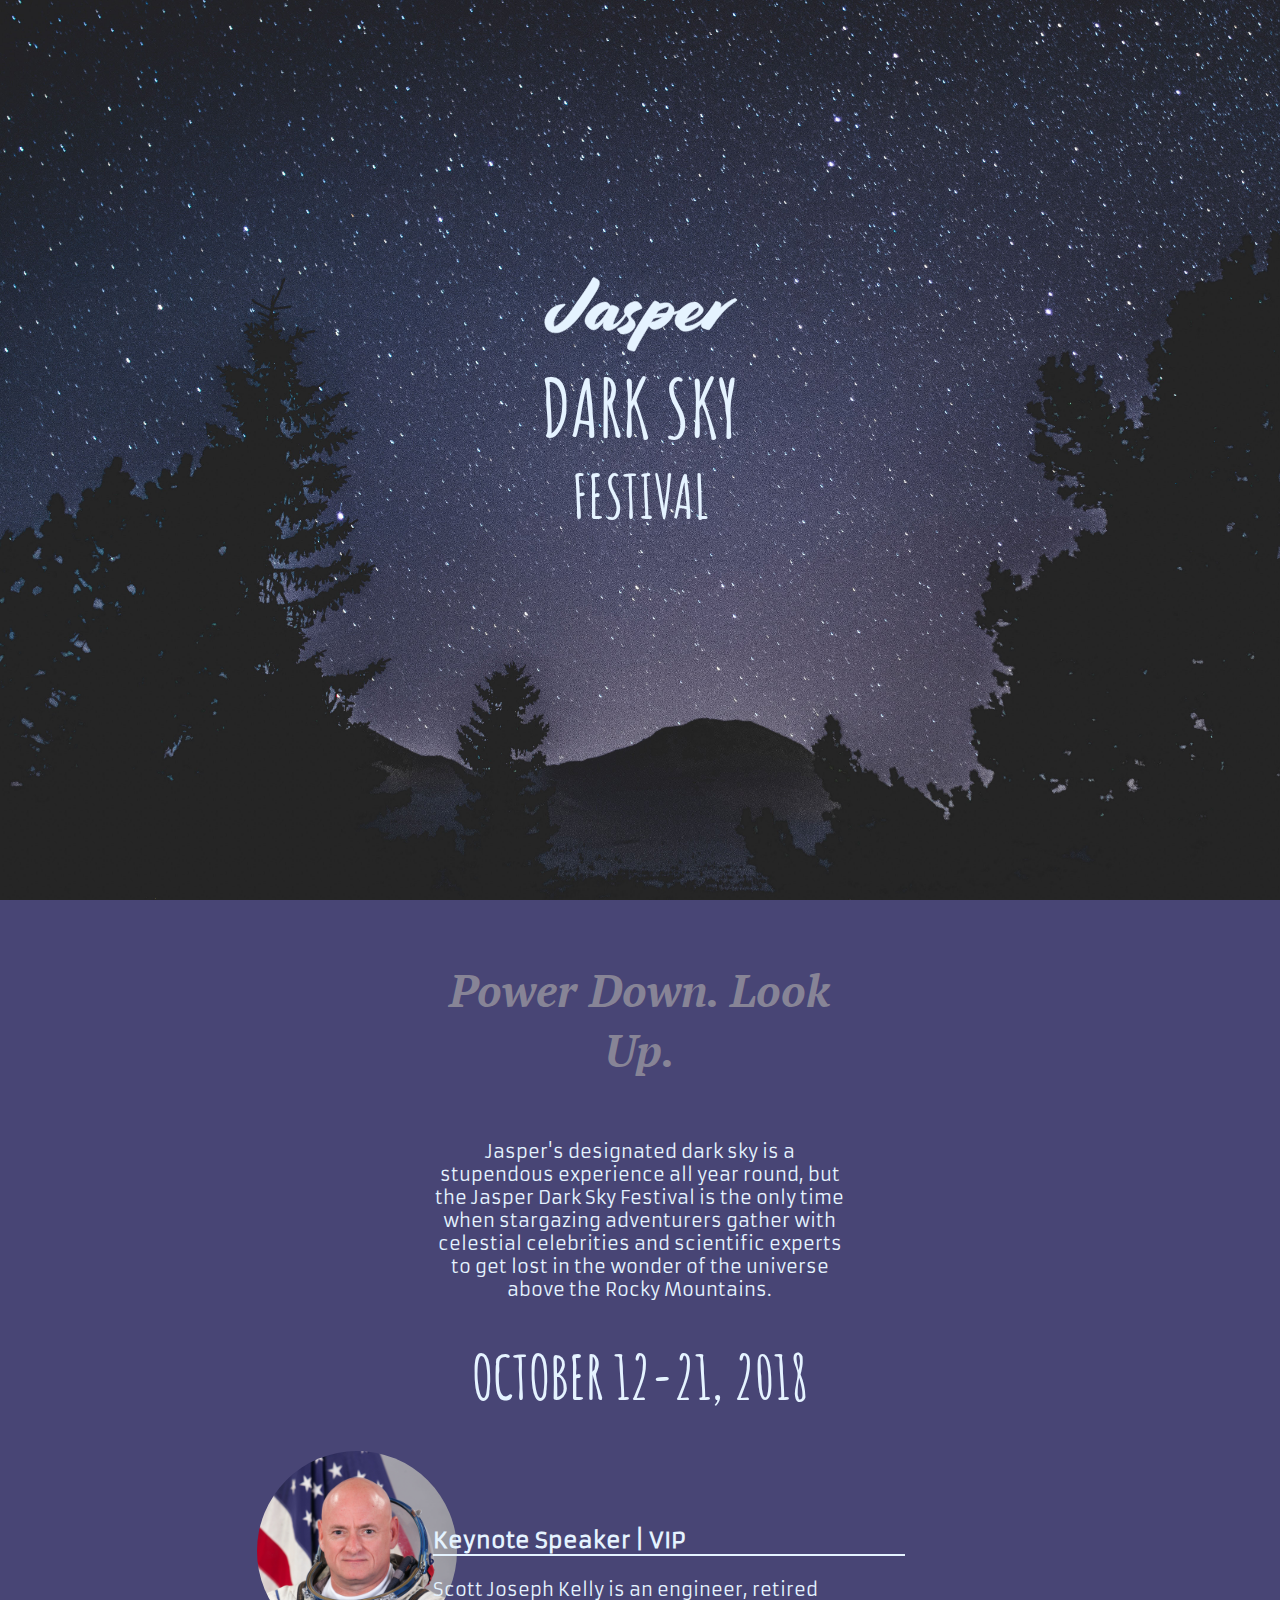
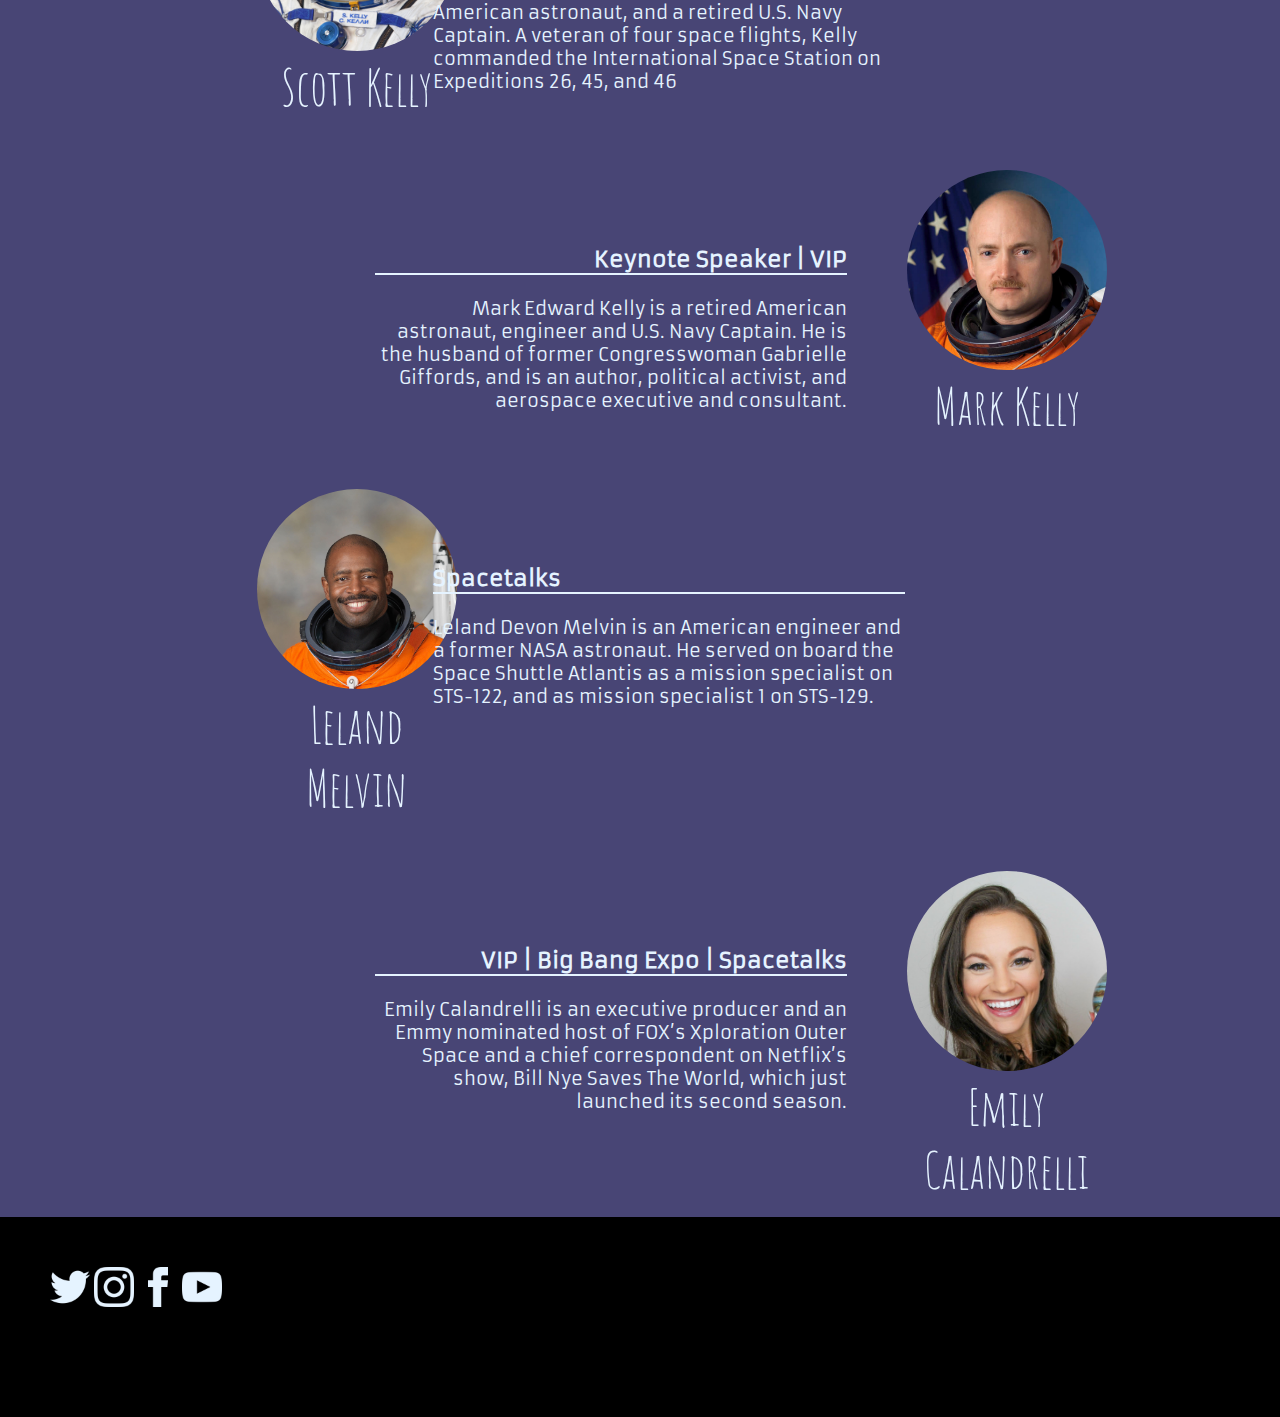
==== index2.html @ e0a2cf2f "Added speakers" ====
<!DOCTYPE html>
<html>

<head>
    <meta charset="UTF-8">
    <title>Jasper Dark Sky Festifal</title>
    <link rel="stylesheet" href="./css/style2.css">
</head>

<body>
    <main>
        <div class="landingPage">
            <div class="logo">
                <!-- SVG created and exported from Adobe Illustrator -->
                <svg version="1.1" id="jasperLogo" xmlns="http://www.w3.org/2000/svg" xmlns:xlink="http://www.w3.org/1999/xlink"
                    x="0px" y="0px" viewBox="0 0 1060 418" style="enable-background:new 0 0 1060 418;" xml:space="preserve">
                    <style type="text/css">
                        .st0 {
                            fill: #e5f3ff;
                            stroke: #e5f3ff;
                            stroke-width: 3;
                            stroke-miterlimit: 10;
                        }
                    </style>
                    <g>
                        <path class="st0" d="M42.4,296.4c-16.4-12-22-30.4-22-48.4c0-31.2,26.4-73.6,67.2-87.2c10.4-3.6,28.4-7.6,37.2-7.6
c3.6,0,7.2,2.8,3.2,6c-37.2,29.2-60,70-60,98.8c0,6.4,1.2,12,3.6,16c24-8.8,53.6-32.8,94-90.8C239.2,78,262.4,42.8,274.8,18
c3.6-6.8,6.8-9.2,12-6.4c6.4,3.6,11.2,6,18.8,11.6c11.2,8.8,8,30.4-3.2,50c-12.8,23.2-32.8,54.8-62,98
c-70.4,104-119.6,135.6-164,135.6C63.2,306.8,51.6,303.2,42.4,296.4z" />
                        <path class="st0" d="M334.4,249.6c-21.6,30-39.2,42-52,42c-16,0-32-13.2-41.6-30c-8.8-15.2-8-35.6,14.4-64.8
c26-34,65.6-54.4,88.4-54.4c12,0,22,10.8,28.4,21.6c2.4-3.2,4.4-4.8,8.8-4.8c3.6,0,10.8,2,22.8,7.6c9.2,4.4,13.2,9.2,13.2,13.6
c0,5.2-3.2,13.2-16,39.2c-8,16.8-15.2,33.6-16.4,44.8c17.6-4,35.2-18,63.2-54.8l1.2-1.6c2.8-3.6,3.6-4,4.8-2.8l1.2,1.2
c2.8,2.8,2.4,4.8,0.8,7.6l-1.2,2c-26.8,44.4-63.2,78.4-94.8,78.4C341.2,294.4,327.6,283.6,334.4,249.6z M365.2,175.6
c-17.2,4.4-34.4,16-48,29.6c-18.8,18.8-31.2,41.6-28.8,57.6C312,254.4,335.6,230,365.2,175.6z" />
                        <path class="st0" d="M418,304c-4.4-4.8-7.2-9.2-8.8-13.2c-1.6-3.6-0.8-6,2.4-7.2c40-13.6,59.6-32.4,59.6-45.2
c0-14.8-26-26.4-26-47.6c0-16.8,12.4-32,30.8-42.4c10-6,22.4-9.6,29.2-9.6c10.4,0,19.6,4,28.4,17.6c9.6,15.2,8.8,20,4.4,21.6
c-28,8.8-58,26-58,40c0,12,24.8,18.4,24.8,43.6c0,12.8-6,25.6-24.4,38.8c-8.8,6.4-24.8,13.6-39.2,13.6C430.4,314,424,310.4,418,304
z" />
                        <path class="st0" d="M493.6,404.8c-8.8-2-20.8-4.4-26.4-9.6c-8.8-8-4.8-20.8,3.2-39.2c8.8-20,43.6-82.4,85.2-146.4
c26-40,39.2-59.2,47.2-68.8c3.2-3.6,6.4-5.2,10.4-3.6c12,4.8,20,9.2,22.8,14.8c12.4-4,25.2-5.6,36.4-5.6c11.2,0,20.4,4.8,25.2,10.4
c9.6,7.2,15.2,17.6,15.2,28.4c0,3.6-0.4,7.2-0.8,10.8c21.6-4.8,42.4-12.8,58.4-28.8l1.6-1.6c3.2-3.2,4.4-2.8,5.6-1.2l0.8,1.2
c1.6,2.4,1.6,4.4-0.4,6.8l-1.6,2c-15.2,19.2-41.2,29.2-68.8,35.6c-4.8,12.4-13.2,25.2-24.8,38c-20.8,23.2-51.6,41.2-73.2,41.2
c-15.2,0-24.4-8-32.4-18.4c-42,70.8-65.2,110.8-72,128.4C502.8,405.2,499.6,406,493.6,404.8z M651.6,220.4c-20,2.8-38.4,6-49.6,10
c-4.4,6.8-8.4,13.6-12.8,20.4C610.8,247.2,634,234.8,651.6,220.4z M670.4,201.6c10.8-12.8,15.6-24.8,14.4-35.2
c-16,2.8-35.2,10-58,24L616,207.2C631.6,204.8,650,203.6,670.4,201.6z" />
                        <path class="st0" d="M728.8,272.8c-14-16.4-19.2-42,10-80.4c20.8-27.2,57.2-50,83.2-50c8,0,14.4,2.8,20.4,6.8s9.2,6,12.8,11.2
c7.6,6,13.6,15.2,13.6,23.6c0,12-7.2,23.6-34,40.8c-14,8.8-35.6,18.4-64,28c-1.2,6.4-1.6,11.6,0,15.6c3.6,2,8,2.8,13.2,2.8
c30,0,73.6-24.4,101.6-61.6l1.2-1.6c2.8-3.6,3.6-4,4.8-2.8l1.2,1.2c2.8,2.8,2.4,4.8,0.8,7.6l-1.2,2c-27.6,46-78.4,82.8-118.8,82.8
C758.4,298.8,746,293.2,728.8,272.8z M844,171.2c-22,4.8-51.6,34.4-65.6,62c18-7.6,34.4-16,45.2-24
C838.4,198.4,848,185.2,844,171.2z" />
                        <path class="st0" d="M880.4,286c-12-3.2-22.4-6.8-22.4-20c0-11.6,7.6-30.4,27.6-56.4c15.6-20.4,41.6-57.2,47.6-68.8
c1.2-2.8,4.4-2.8,6.8-2c6.8,2.4,11.6,2.8,17.2,6c4.8,2.8,6.4,7.6,6.4,13.2c0,4.4-0.8,9.6-2.4,15.2c22.8-20.8,43.2-34.8,61.2-43.2
c8.8-4.4,14.4-6.4,17.6-6.4s4,2,6.8,4.4c1.2,1.2,3.6,2.8,3.6,3.6s-0.8,1.6-2,2.4c-40.4,25.2-88.4,71.2-126.8,129.6
c-16,24-19.6,27.2-24,27.2C894.8,290.8,891.6,289.2,880.4,286z" />
                    </g>
                </svg>
                <h1 class="title" style="font-size: 80px;">Dark Sky</h1>
                <h1 class="title">Festival</h1>
            </div>
        </div>
        <div class="wrapper">
            <div class="grid-parent">
                <div class="grid-item item1">
                    <h4 class="moto">Power Down. Look Up.</h4>
                    <p>Jasper's designated dark sky is a stupendous experience all year round, but the Jasper Dark Sky
                        Festival is the only time when stargazing adventurers gather with celestial celebrities and
                        scientific experts to get lost in the wonder of the universe above the Rocky Mountains.</p>
                </div>
                <div class="grid-item item2">
                    <h1>October 12-21, 2018</h1>
                </div>
                <div class="grid-item item3">
                    <a href="https://jasperdarksky.travel/speakers/kelly-brothers/" target="_blank">
                        <figure>
                            <img src="./imgs/scott.jpg" alt="Scott Kelly" class="speakers">
                            <figcaption>Scott Kelly</figcaption>
                        </figure>
                    </a>
                </div>
                <div class="grid-item item4">
                    <h3>Keynote Speaker | VIP</h3>
                    <p>Scott Joseph Kelly is an engineer, retired American astronaut, and a retired
                        U.S. Navy Captain.
                        A veteran of four space flights, Kelly commanded the International Space Station on Expeditions
                        26, 45, and 46</p>
                </div>
                <div class="grid-item item5">
                    <h3>Keynote Speaker | VIP</h3>
                    <p>Mark Edward Kelly is a retired American astronaut, engineer and U.S. Navy Captain. He is the
                        husband of former Congresswoman Gabrielle Giffords, and is an author, political activist, and
                        aerospace executive and consultant.</p>
                </div>
                <div class="grid-item item6">
                    <a href="https://jasperdarksky.travel/speakers/kelly-brothers/" target="_blank">
                        <figure>
                            <img src="./imgs/mark.jpg" alt="Mark Kelly" class="speakers">
                            <figcaption>Mark Kelly</figcaption>
                        </figure>
                    </a>
                </div>
                <div class="grid-item item7">
                    <a href="https://jasperdarksky.travel/speakers/leland-melvin/" target="_blank">
                        <figure>
                            <img src="./imgs/Leland.jpg" alt="Leland Melvin" class="speakers">
                            <figcaption>Leland Melvin</figcaption>
                        </figure>
                    </a>
                </div>
                <div class="grid-item item8">
                    <h3>Spacetalks</h3>
                    <p>Leland Devon Melvin is an American engineer and a former NASA astronaut. He served on board the
                        Space Shuttle Atlantis as a mission specialist on STS-122, and as mission specialist 1 on
                        STS-129.</p>
                </div>
                <div class="grid-item item9">
                    <h3>VIP | Big Bang Expo | Spacetalks</h3>
                    <p>Emily Calandrelli is an executive producer and an Emmy nominated host of FOX’s Xploration Outer
                        Space and a chief correspondent on Netflix’s show, Bill Nye Saves The World, which just
                        launched its second season.</p>
                </div>
                <div class="grid-item item10">
                    <a href="https://jasperdarksky.travel/speakers/emily-calandrelli/" target="_blank">
                        <figure>
                            <img src="./imgs/emily.jpg" alt="Emily Calandrelli" class="speakers">
                            <figcaption>Emily Calandrelli</figcaption>
                        </figure>
                    </a>
                </div>

            </div>
            <footer>
                <div class="socialMedia">
                    <img class="smIcons" src="./imgs/twitter.png" alt="twitter">
                    <img class="smIcons" src="./imgs/instagram.png" alt="instagram">
                    <img class="smIcons" src="./imgs/facebook.png" alt="facebook">
                    <img class="smIcons" src="./imgs/youtube.png" alt="youtube">
                </div>
            </footer>
        </div>
    </main>
</body>

</html>
---- css/style2.css ----
@import url(
  'https://fonts.googleapis.com/css?family=Amatic+SC|Armata|PT+Serif:400i');

  * {
	box-sizing: border-box;
}

html, body {
	height: 100%;
    margin: 0;
    background: #484575;
}

a {
    text-decoration: none;
}

a:hover {
    opacity: 0.7;
}

.landingPage {
    /* width: 100%; */
    height: 100vh;
    background-image: url('../imgs/back1.jpg');
    background-repeat: no-repeat;
    background-size: cover;
}

.logo {
    position: absolute;
    top: 45%;
    left: 50%;
    transform: translate(-50%, -50%);
}

.speakers {
    border-radius: 50%;
    width: 200px;
}

/* .wrapper {
    max-width: 90vw;
    margin: 0 auto;
} */

.grid-parent {
    display: grid;
    grid-template-columns: repeat(12, 1fr);
    grid-gap: 20px;
    justify-content: center;
}

.item1 {
    grid-column: 5/span 4;
}

.item2 {
    grid-column: 1 / -1;
}

.item3 {
    grid-column: 3 /span 2;
    margin: 0 auto;
}

.item4 {
    grid-column: 5 /span 5;
    padding: 70px 50px 0 0;
}

.item5 {
    grid-column: 4 /span 5;
    padding: 70px 0 0 50px;
    text-align: right;
    float: right;
}

.item6 {
    grid-column: 9 /span 2;
    margin: 0 auto;
}

.item7 {
    grid-column: 3 /span 2;
    margin: 0 auto;
}

.item8 {
    grid-column: 5 /span 5;
    padding: 70px 50px 0 0;
}

.item9 {
    grid-column: 4 /span 5;
    padding: 70px 0 0 50px;
    text-align: right;
    float: right;
}

.item10 {
    grid-column: 9 /span 2;
    margin: 0 auto;
}

footer {
    height: 200px;
    background: black;
}

.socialMedia {
    margin: 0 auto;
    padding: 50px;
}

.smIcons {
    width: 40px;
    /* padding-left: 50px;
    padding-right: 50px; */
}

/* typography */
h1 {
    color: #e5f3ff;
    text-align: center;
    font-family: 'Amatic SC', sans-serif;
    font-size: 60px;
    margin: 0;
    text-transform: uppercase;
}

h2 {
    font-family: 'Amatic SC', sans-serif;
    font-size: 50px;
    color: #e5f3ff;
}

h3 {
    font-family: 'Armata', sans-serif;
    font-size: 22px;
    color: #e5f3ff;
    border-bottom: #e5f3ff 2px solid;
}

p {
    font-family: 'Armata', sans-serif;
    font-size: 18px;
    color: #e5f3ff;
}

.moto {
    font-family: 'PT Serif', Serif;
    font-style: italic; 
    font-size: 45px;
    text-align: center;
    color: #878496;
}

.item1 p {
    text-align: center;
}

figcaption {
    color: #e5f3ff;
    text-align: center;
    font-family: 'Amatic SC', sans-serif;
    font-size: 50px;
}

/* animation */
/* Followed video tutorial for Jasper animation: https://www.youtube.com/watch?v=y0Ic8QcvyK8 */
path {
    stroke: #e5f3ff;
    fill: #e5f3ff;
    stroke-dasharray: 1150;
    opacity: 10;
    animation: animate 3s cubic-bezier(0,0.23,1,.1);
}

@keyframes animate {
    0% {
        opacity: 0;
        fill: none;
        stroke-dashoffset: 1150;
    }

    30% {
        opacity: 10;
        fill: none;
        stroke-dashoffset: 1150;
    }

    90% {
        fill: rgba(229, 243, 255, 0);

    }

    100% {
        opacity: 10;
        fill: rgba(229, 243, 255, 1);
        stroke-dashoffset: 0;
    }
}

.title {
    opacity: 10;
    animation: animateTitle 6s;
}
@keyframes animateTitle {
    0% {
        opacity: 0;
    }

    50% {
        opacity: 0;;
    }

    100% {
        opacity: 10;
    }
}
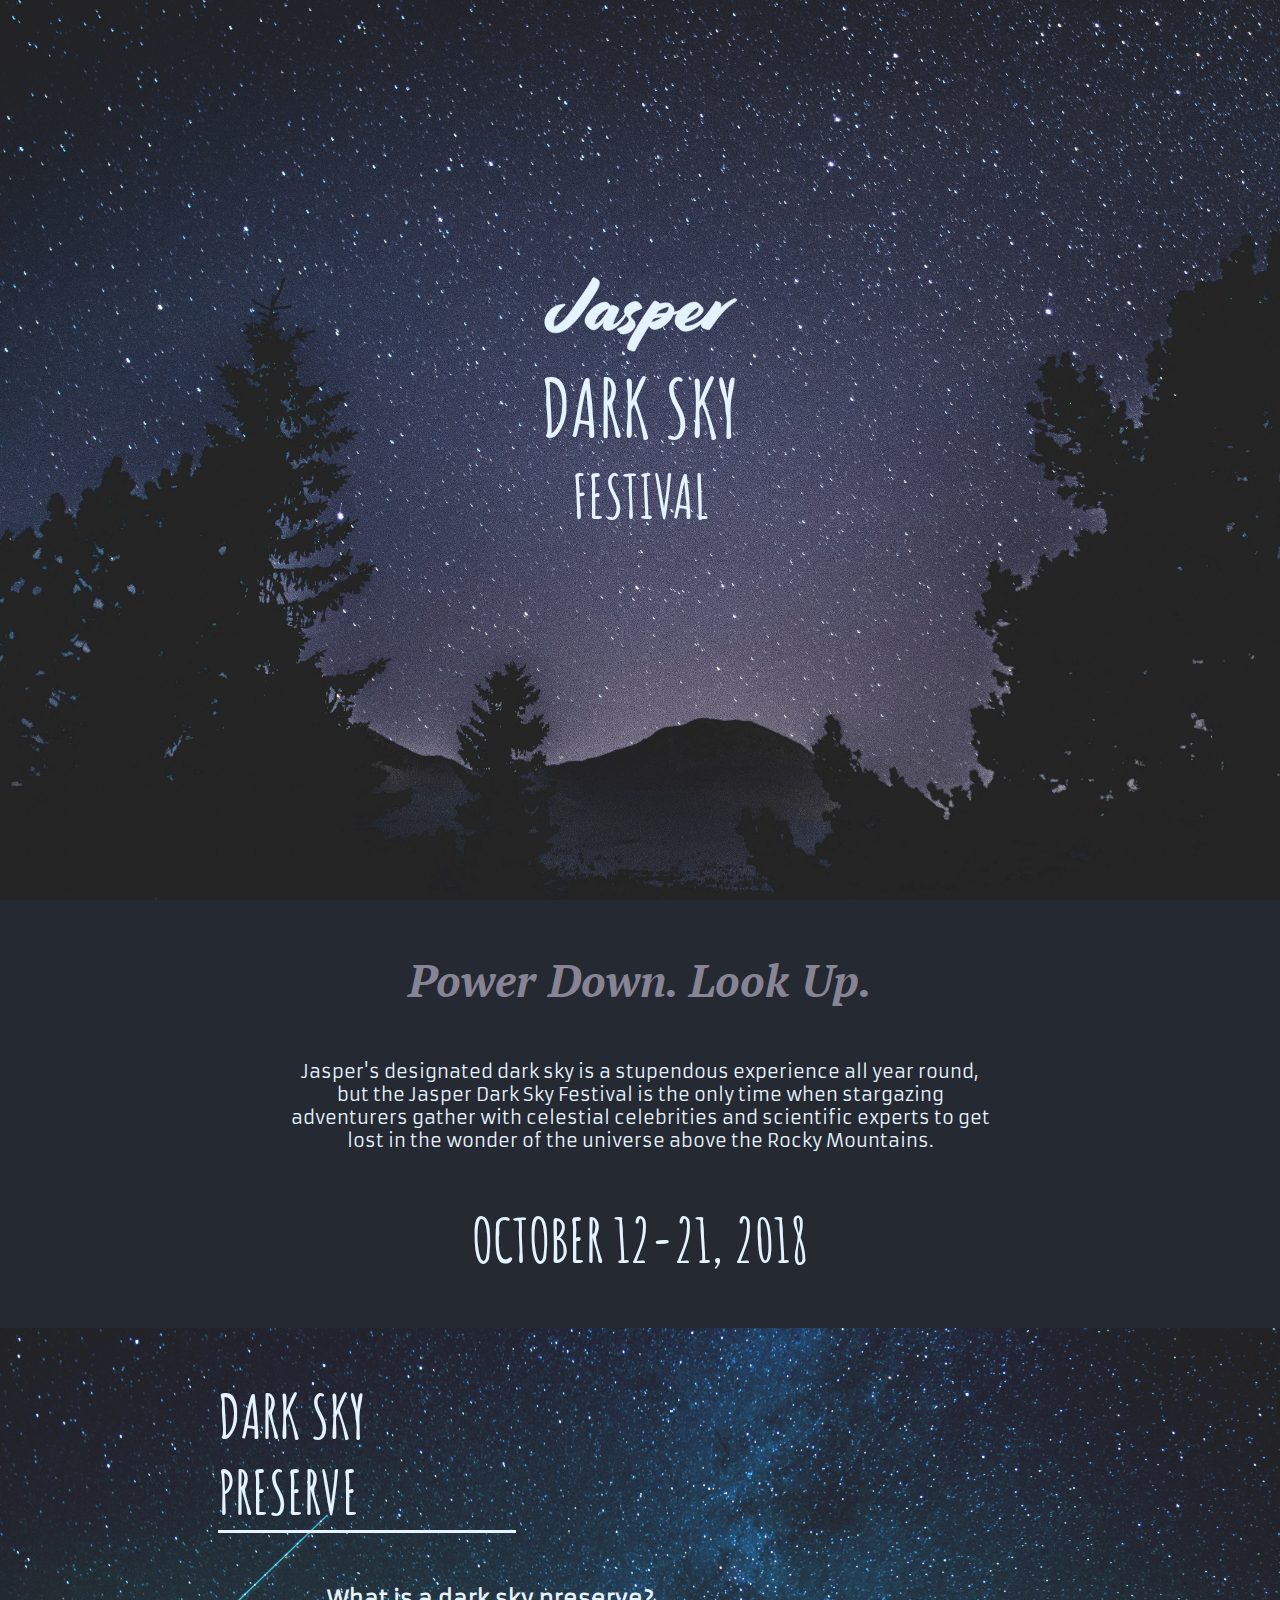
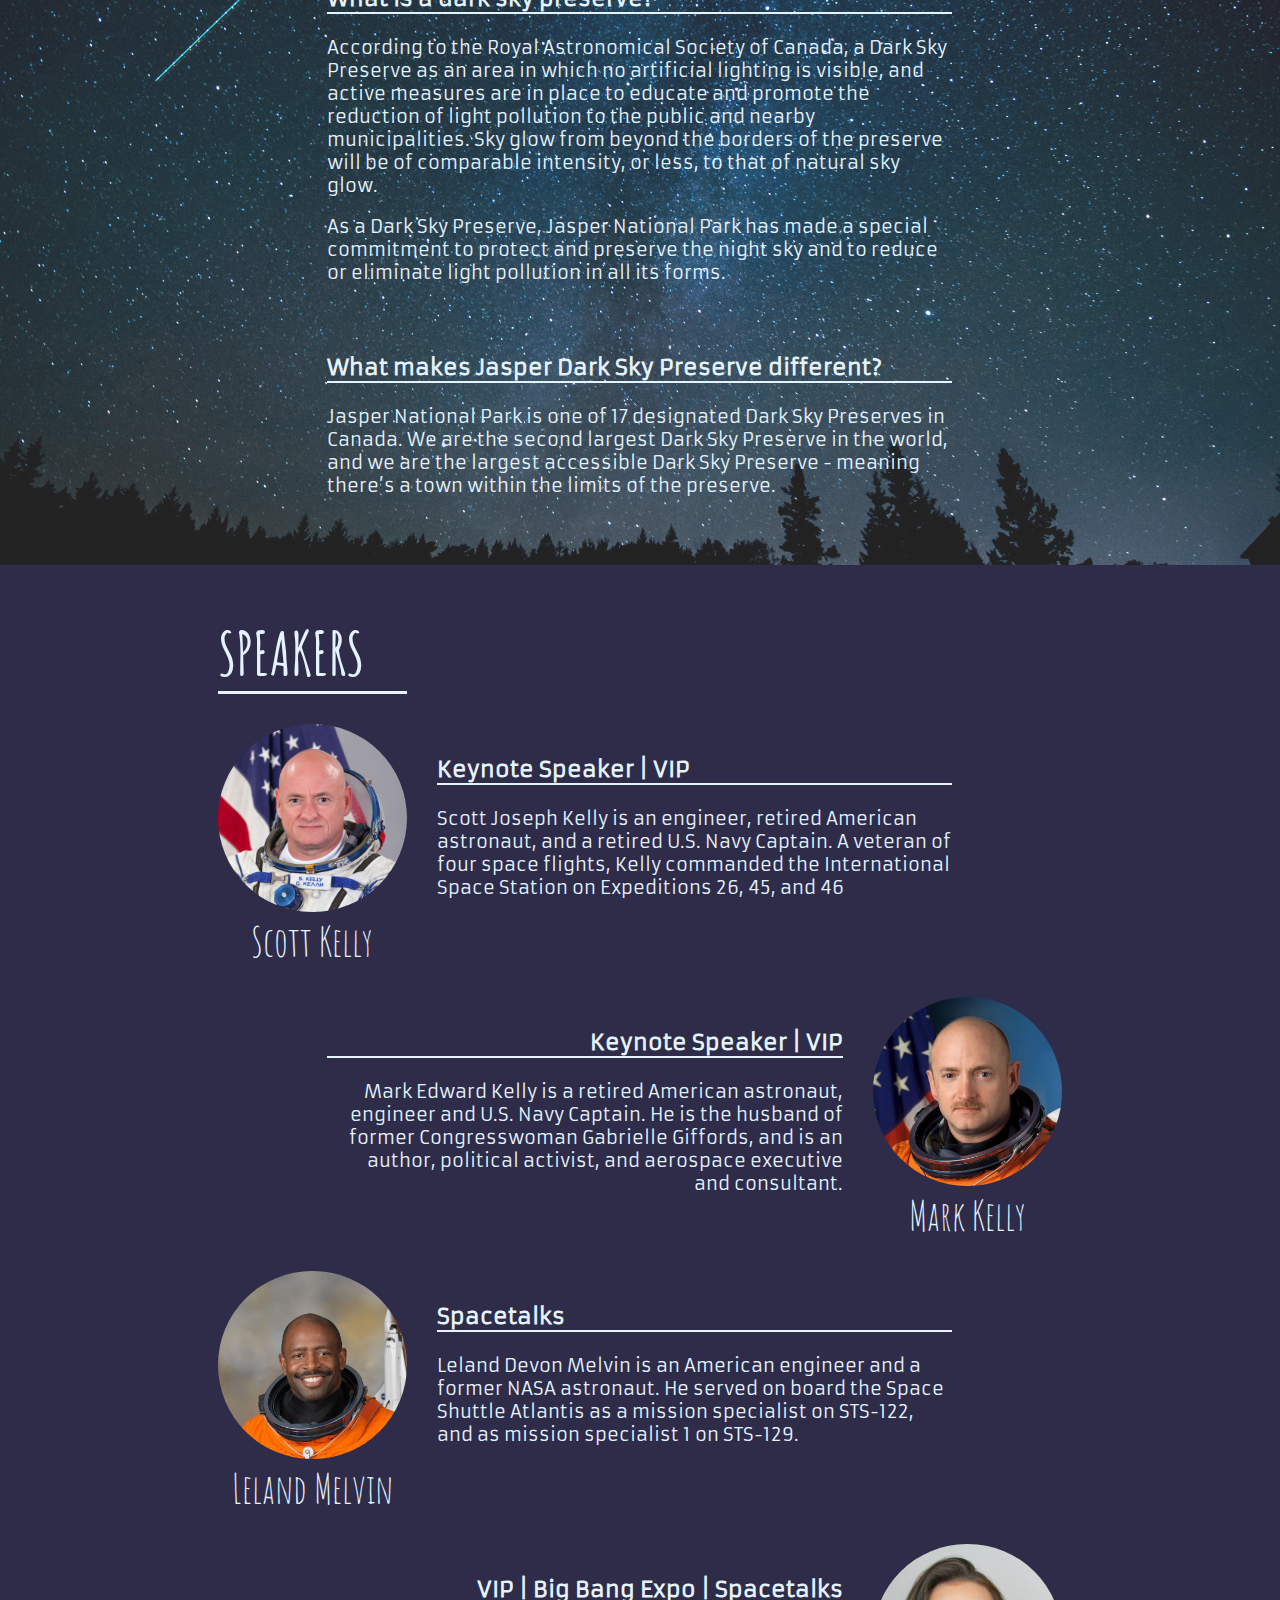
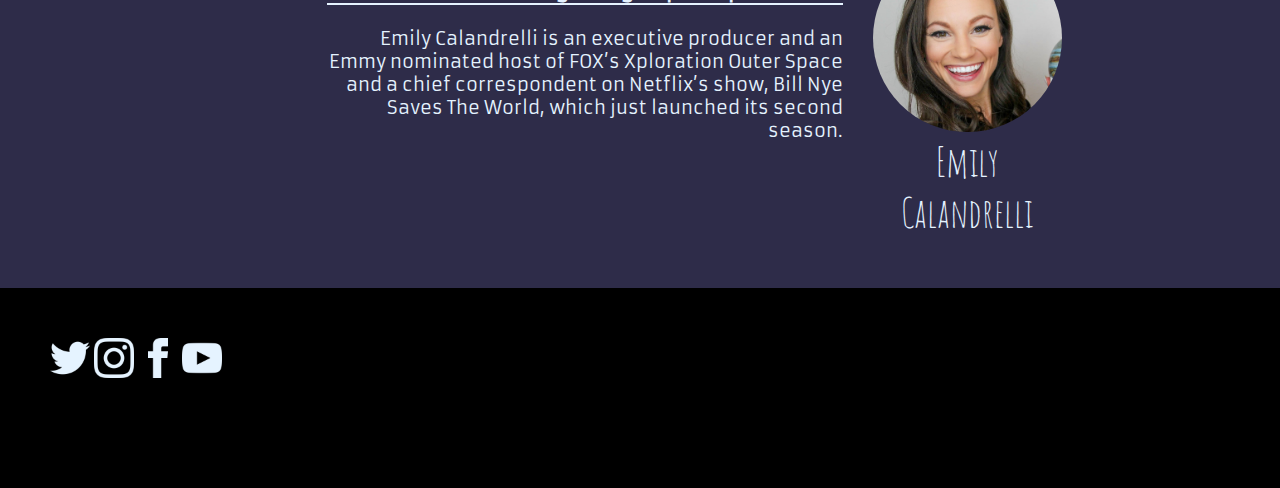
==== commit 8c51cc3a: "added more content" ====
--- a/index2.html
+++ b/index2.html
@@ -58,85 +58,116 @@
                 <h1 class="title">Festival</h1>
             </div>
         </div>
-        <div class="wrapper">
-            <div class="grid-parent">
-                <div class="grid-item item1">
-                    <h4 class="moto">Power Down. Look Up.</h4>
-                    <p>Jasper's designated dark sky is a stupendous experience all year round, but the Jasper Dark Sky
-                        Festival is the only time when stargazing adventurers gather with celestial celebrities and
-                        scientific experts to get lost in the wonder of the universe above the Rocky Mountains.</p>
-                </div>
-                <div class="grid-item item2">
-                    <h1>October 12-21, 2018</h1>
-                </div>
-                <div class="grid-item item3">
-                    <a href="https://jasperdarksky.travel/speakers/kelly-brothers/" target="_blank">
-                        <figure>
-                            <img src="./imgs/scott.jpg" alt="Scott Kelly" class="speakers">
-                            <figcaption>Scott Kelly</figcaption>
-                        </figure>
-                    </a>
-                </div>
-                <div class="grid-item item4">
-                    <h3>Keynote Speaker | VIP</h3>
-                    <p>Scott Joseph Kelly is an engineer, retired American astronaut, and a retired
-                        U.S. Navy Captain.
-                        A veteran of four space flights, Kelly commanded the International Space Station on Expeditions
-                        26, 45, and 46</p>
-                </div>
-                <div class="grid-item item5">
-                    <h3>Keynote Speaker | VIP</h3>
-                    <p>Mark Edward Kelly is a retired American astronaut, engineer and U.S. Navy Captain. He is the
-                        husband of former Congresswoman Gabrielle Giffords, and is an author, political activist, and
-                        aerospace executive and consultant.</p>
-                </div>
-                <div class="grid-item item6">
-                    <a href="https://jasperdarksky.travel/speakers/kelly-brothers/" target="_blank">
-                        <figure>
-                            <img src="./imgs/mark.jpg" alt="Mark Kelly" class="speakers">
-                            <figcaption>Mark Kelly</figcaption>
-                        </figure>
-                    </a>
-                </div>
-                <div class="grid-item item7">
-                    <a href="https://jasperdarksky.travel/speakers/leland-melvin/" target="_blank">
-                        <figure>
-                            <img src="./imgs/Leland.jpg" alt="Leland Melvin" class="speakers">
-                            <figcaption>Leland Melvin</figcaption>
-                        </figure>
-                    </a>
-                </div>
-                <div class="grid-item item8">
-                    <h3>Spacetalks</h3>
-                    <p>Leland Devon Melvin is an American engineer and a former NASA astronaut. He served on board the
-                        Space Shuttle Atlantis as a mission specialist on STS-122, and as mission specialist 1 on
-                        STS-129.</p>
-                </div>
-                <div class="grid-item item9">
-                    <h3>VIP | Big Bang Expo | Spacetalks</h3>
-                    <p>Emily Calandrelli is an executive producer and an Emmy nominated host of FOX’s Xploration Outer
-                        Space and a chief correspondent on Netflix’s show, Bill Nye Saves The World, which just
-                        launched its second season.</p>
-                </div>
-                <div class="grid-item item10">
-                    <a href="https://jasperdarksky.travel/speakers/emily-calandrelli/" target="_blank">
-                        <figure>
-                            <img src="./imgs/emily.jpg" alt="Emily Calandrelli" class="speakers">
-                            <figcaption>Emily Calandrelli</figcaption>
-                        </figure>
-                    </a>
-                </div>
+        <div class="infoAndDate">
+            <div>
+                <h4 class="moto">Power Down. Look Up.</h4>
+                <p>Jasper's designated dark sky is a stupendous experience all year round, but the Jasper Dark Sky
+                    Festival is the only time when stargazing adventurers gather with celestial celebrities and
+                    scientific experts to get lost in the wonder of the universe above the Rocky Mountains.
+                </p>
+            </div>
+            <div>
+                <h1>October 12-21, 2018</h1>
+            </div>
+        </div>
+        <div class="grid-parent infoGrid">
+            <div class="gridItem infoTitle">
+                <h1 class="headingTitle">Dark Sky Preserve</h1>
+            </div>
+            <div class="gridItem infoText">
+                <h3>What is a dark sky preserve?</h3>
+                <p>
+                    According to the Royal Astronomical Society of Canada, a Dark Sky Preserve as an area in which no
+                    artificial lighting is visible, and active measures are in place to educate and promote the
+                    reduction of light pollution to the public and nearby municipalities. Sky glow from beyond the
+                    borders of the preserve will be of comparable intensity, or less, to that of natural sky glow.
+                </p>
+                <p>
+                    As a Dark Sky Preserve, Jasper National Park has made a special commitment to protect and preserve
+                    the night sky and to reduce or eliminate light pollution in all its forms.
+                </p>
+            </div>
+            <div class="gridItem infoText">
+                <h3>What makes Jasper Dark Sky Preserve different?</h3>
+                <p>
+                    Jasper National Park is one of 17 designated Dark Sky Preserves in Canada. We are the second
+                    largest Dark Sky Preserve in the world, and we are the largest accessible Dark Sky Preserve -
+                    meaning there’s a town within the limits of the preserve.
+                </p>
+            </div>
+        </div>
 
+        <div class="grid-parent speakersGrid">
+            <div class="gridItem speakersTitle">
+                <h1 class="headingTitle">Speakers</h1>
             </div>
-            <footer>
-                <div class="socialMedia">
-                    <img class="smIcons" src="./imgs/twitter.png" alt="twitter">
-                    <img class="smIcons" src="./imgs/instagram.png" alt="instagram">
-                    <img class="smIcons" src="./imgs/facebook.png" alt="facebook">
-                    <img class="smIcons" src="./imgs/youtube.png" alt="youtube">
-                </div>
-            </footer>
+            <div class="grid-item speakerImgLeft">
+                <a href="https://jasperdarksky.travel/speakers/kelly-brothers/" target="_blank">
+                    <figure>
+                        <img src="./imgs/scott.jpg" alt="Scott Kelly" class="speakers">
+                        <figcaption>Scott Kelly</figcaption>
+                    </figure>
+                </a>
+            </div>
+            <div class="grid-item speakerTextLeft">
+                <h3>Keynote Speaker | VIP</h3>
+                <p>Scott Joseph Kelly is an engineer, retired American astronaut, and a retired
+                    U.S. Navy Captain.
+                    A veteran of four space flights, Kelly commanded the International Space Station on Expeditions
+                    26, 45, and 46</p>
+            </div>
+            <div class="grid-item speakerTextRight">
+                <h3>Keynote Speaker | VIP</h3>
+                <p>Mark Edward Kelly is a retired American astronaut, engineer and U.S. Navy Captain. He is the
+                    husband of former Congresswoman Gabrielle Giffords, and is an author, political activist, and
+                    aerospace executive and consultant.</p>
+            </div>
+            <div class="grid-item speakerImgRight">
+                <a href="https://jasperdarksky.travel/speakers/kelly-brothers/" target="_blank">
+                    <figure>
+                        <img src="./imgs/mark.jpg" alt="Mark Kelly" class="speakers">
+                        <figcaption>Mark Kelly</figcaption>
+                    </figure>
+                </a>
+            </div>
+            <div class="grid-item speakerImgLeft">
+                <a href="https://jasperdarksky.travel/speakers/leland-melvin/" target="_blank">
+                    <figure>
+                        <img src="./imgs/Leland.jpg" alt="Leland Melvin" class="speakers">
+                        <figcaption>Leland Melvin</figcaption>
+                    </figure>
+                </a>
+            </div>
+            <div class="grid-item speakerTextLeft">
+                <h3>Spacetalks</h3>
+                <p>Leland Devon Melvin is an American engineer and a former NASA astronaut. He served on board the
+                    Space Shuttle Atlantis as a mission specialist on STS-122, and as mission specialist 1 on
+                    STS-129.</p>
+            </div>
+            <div class="grid-item speakerTextRight">
+                <h3>VIP | Big Bang Expo | Spacetalks</h3>
+                <p>Emily Calandrelli is an executive producer and an Emmy nominated host of FOX’s Xploration Outer
+                    Space and a chief correspondent on Netflix’s show, Bill Nye Saves The World, which just
+                    launched its second season.</p>
+            </div>
+            <div class="grid-item speakerImgRight">
+                <a href="https://jasperdarksky.travel/speakers/emily-calandrelli/" target="_blank">
+                    <figure>
+                        <img src="./imgs/emily.jpg" alt="Emily Calandrelli" class="speakers">
+                        <figcaption>Emily Calandrelli</figcaption>
+                    </figure>
+                </a>
+            </div>
+
         </div>
+        <footer>
+            <div class="socialMedia">
+                <img class="smIcons" src="./imgs/twitter.png" alt="twitter">
+                <img class="smIcons" src="./imgs/instagram.png" alt="instagram">
+                <img class="smIcons" src="./imgs/facebook.png" alt="facebook">
+                <img class="smIcons" src="./imgs/youtube.png" alt="youtube">
+            </div>
+        </footer>
     </main>
 </body>
 
--- a/css/style2.css
+++ b/css/style2.css
@@ -2,13 +2,13 @@
   'https://fonts.googleapis.com/css?family=Amatic+SC|Armata|PT+Serif:400i');
 
   * {
-	box-sizing: border-box;
+    box-sizing: border-box;
 }
 
 html, body {
 	height: 100%;
     margin: 0;
-    background: #484575;
+    background: #2e2c49;
 }
 
 a {
@@ -27,6 +27,13 @@
     background-size: cover;
 }
 
+.infoAndDate {
+    /* width: 60%; */
+    /* margin: 0 auto; */
+    padding: 50px;
+    background: #252931;
+}
+
 .logo {
     position: absolute;
     top: 45%;
@@ -36,69 +43,61 @@
 
 .speakers {
     border-radius: 50%;
-    width: 200px;
-}
-
-/* .wrapper {
-    max-width: 90vw;
-    margin: 0 auto;
-} */
+    max-width: 200px;
+    width: 100%;
+}
 
 .grid-parent {
     display: grid;
     grid-template-columns: repeat(12, 1fr);
-    grid-gap: 20px;
+    grid-gap: 30px;
     justify-content: center;
 }
 
-.item1 {
-    grid-column: 5/span 4;
-}
-
-.item2 {
-    grid-column: 1 / -1;
-}
-
-.item3 {
+.infoGrid {
+    background-image: url(../imgs/back3.jpg);
+    background-color: #222222;
+    background-blend-mode: screen;
+    background-size: cover;
+    padding: 50px 0;
+
+}
+
+.infoTitle {
+    grid-column: 3 /span 3;
+}
+
+.infoText {
+    grid-column: 4 /span 6;
+}
+
+.speakersGrid {
+    margin: 50px 0;
+}
+
+.speakersTitle {
+    grid-column: 3 /span 2;
+}
+
+.speakerImgLeft {
     grid-column: 3 /span 2;
     margin: 0 auto;
 }
 
-.item4 {
+.speakerTextLeft {
     grid-column: 5 /span 5;
-    padding: 70px 50px 0 0;
-}
-
-.item5 {
+    padding: 10px 0 0 0;
+    float: left;
+}
+
+.speakerTextRight {
     grid-column: 4 /span 5;
-    padding: 70px 0 0 50px;
+    padding: 10px 0 0 0;
     text-align: right;
     float: right;
 }
 
-.item6 {
-    grid-column: 9 /span 2;
-    margin: 0 auto;
-}
-
-.item7 {
-    grid-column: 3 /span 2;
-    margin: 0 auto;
-}
-
-.item8 {
-    grid-column: 5 /span 5;
-    padding: 70px 50px 0 0;
-}
-
-.item9 {
-    grid-column: 4 /span 5;
-    padding: 70px 0 0 50px;
-    text-align: right;
-    float: right;
-}
-
-.item10 {
+.speakerImgRight {
     grid-column: 9 /span 2;
     margin: 0 auto;
 }
@@ -154,17 +153,34 @@
     font-size: 45px;
     text-align: center;
     color: #878496;
-}
-
-.item1 p {
-    text-align: center;
+    margin: 0;
+    padding: 0;
+}
+
+.headingTitle {
+    border-bottom: solid 3px #e5f3ff;
+    text-align: left;
+}
+
+.item1 p, {
+    text-align: center;
+}
+
+.infoAndDate p {
+    width: 60%;
+    text-align: center;
+    margin: 50px auto;
+}
+
+figure {
+    margin: 0;
 }
 
 figcaption {
     color: #e5f3ff;
     text-align: center;
     font-family: 'Amatic SC', sans-serif;
-    font-size: 50px;
+    font-size: 40px;
 }
 
 /* animation */
